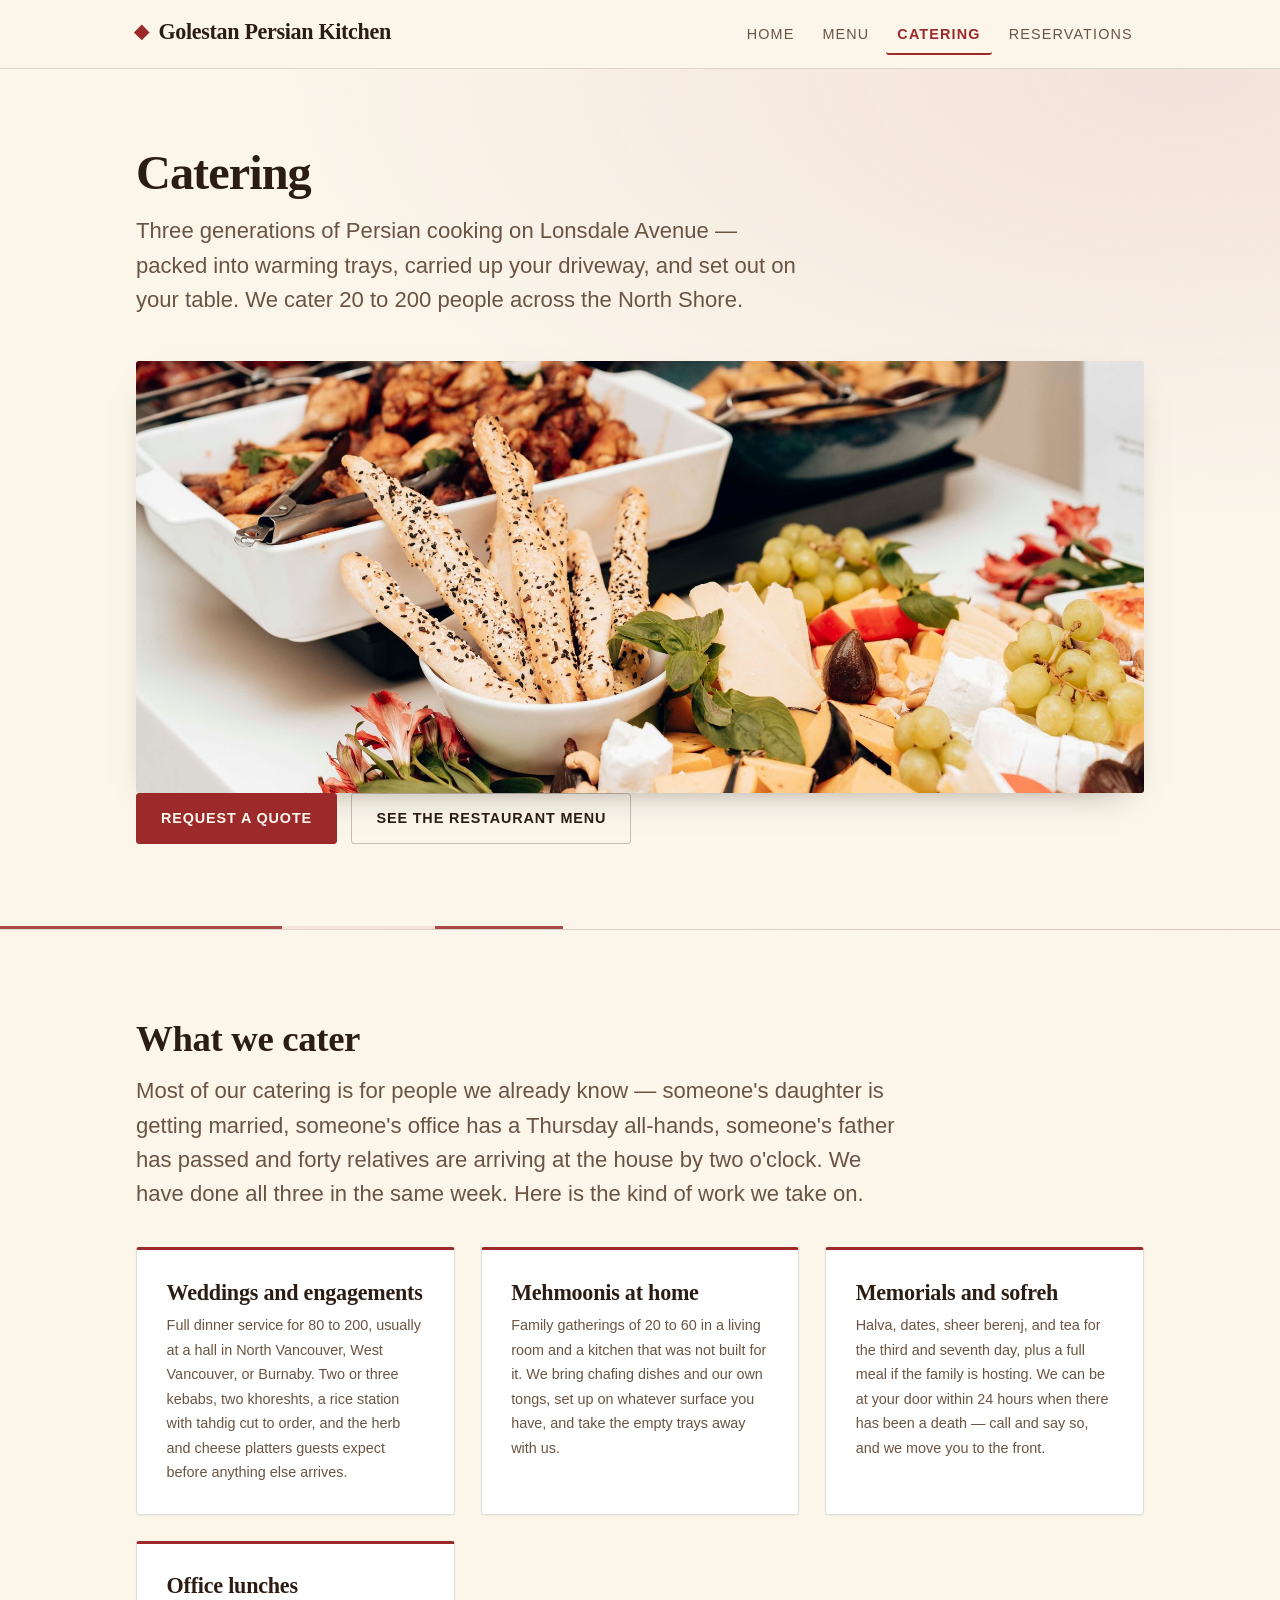
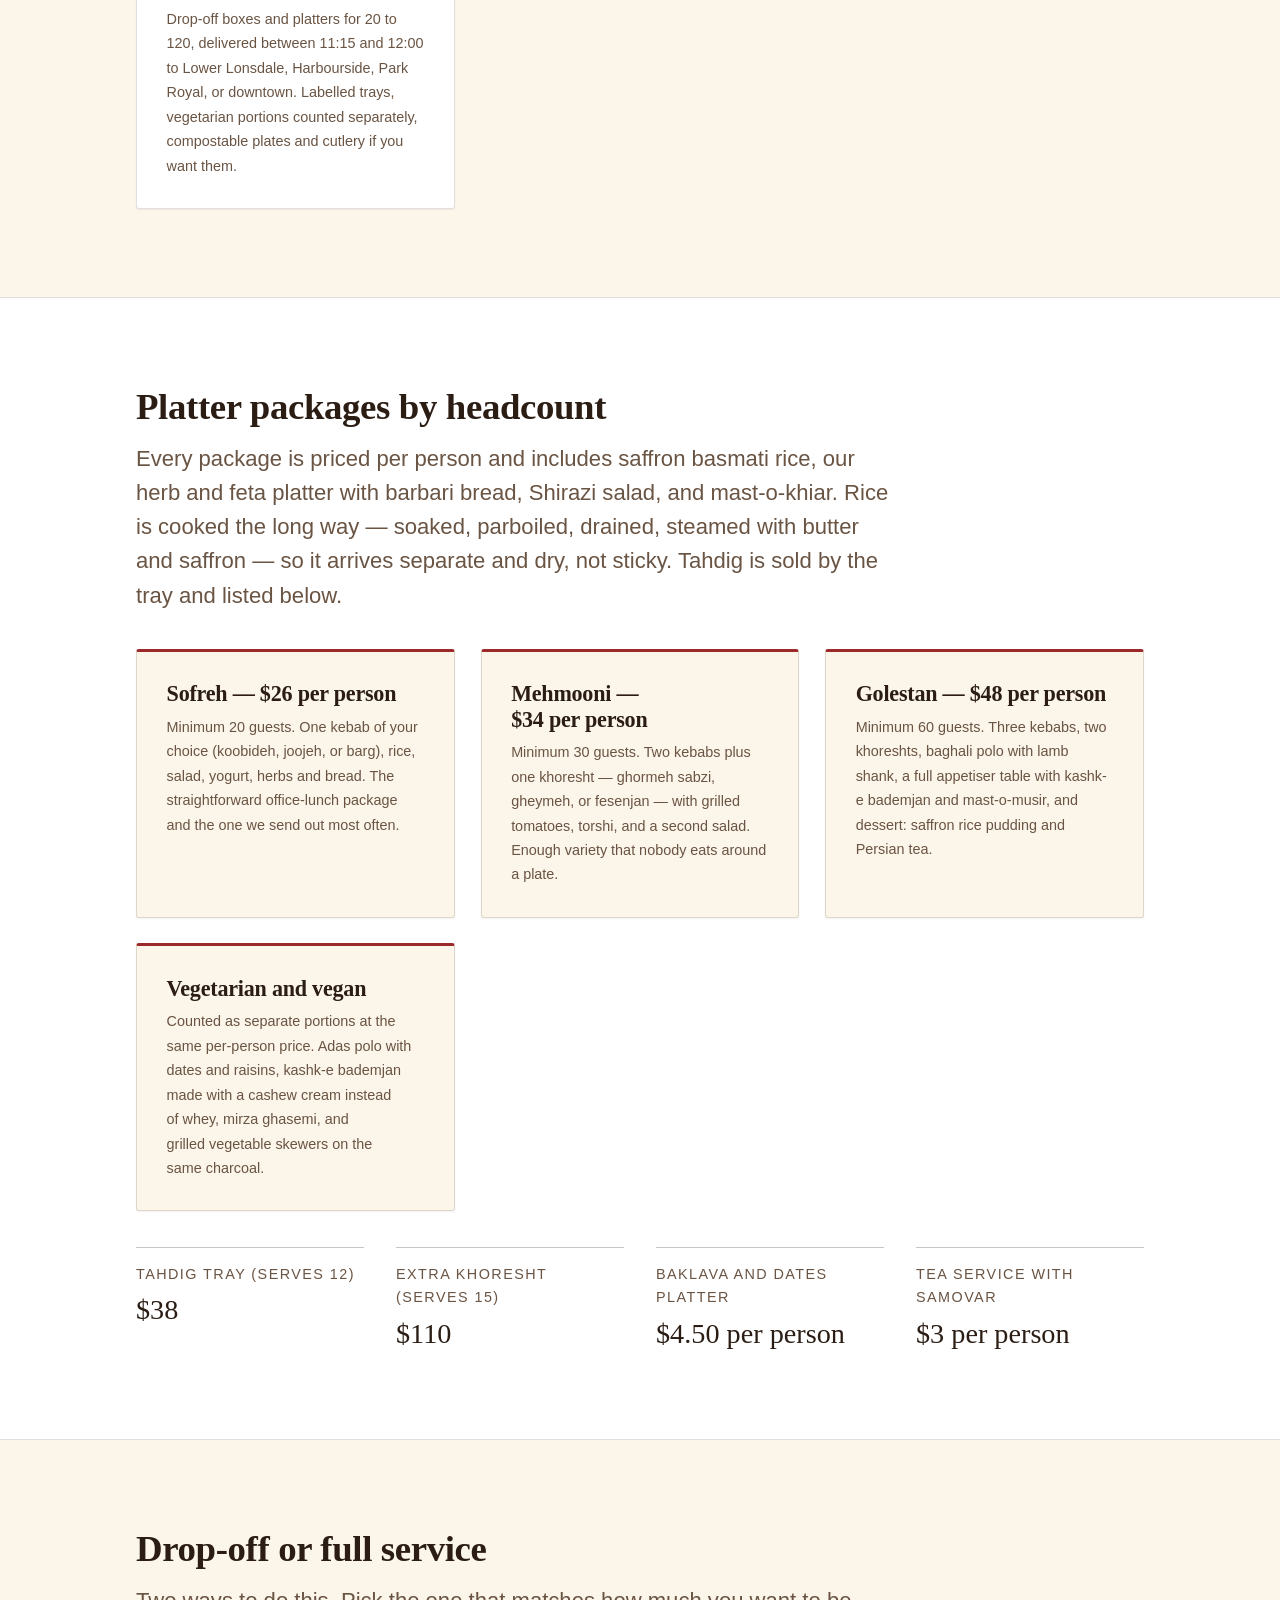
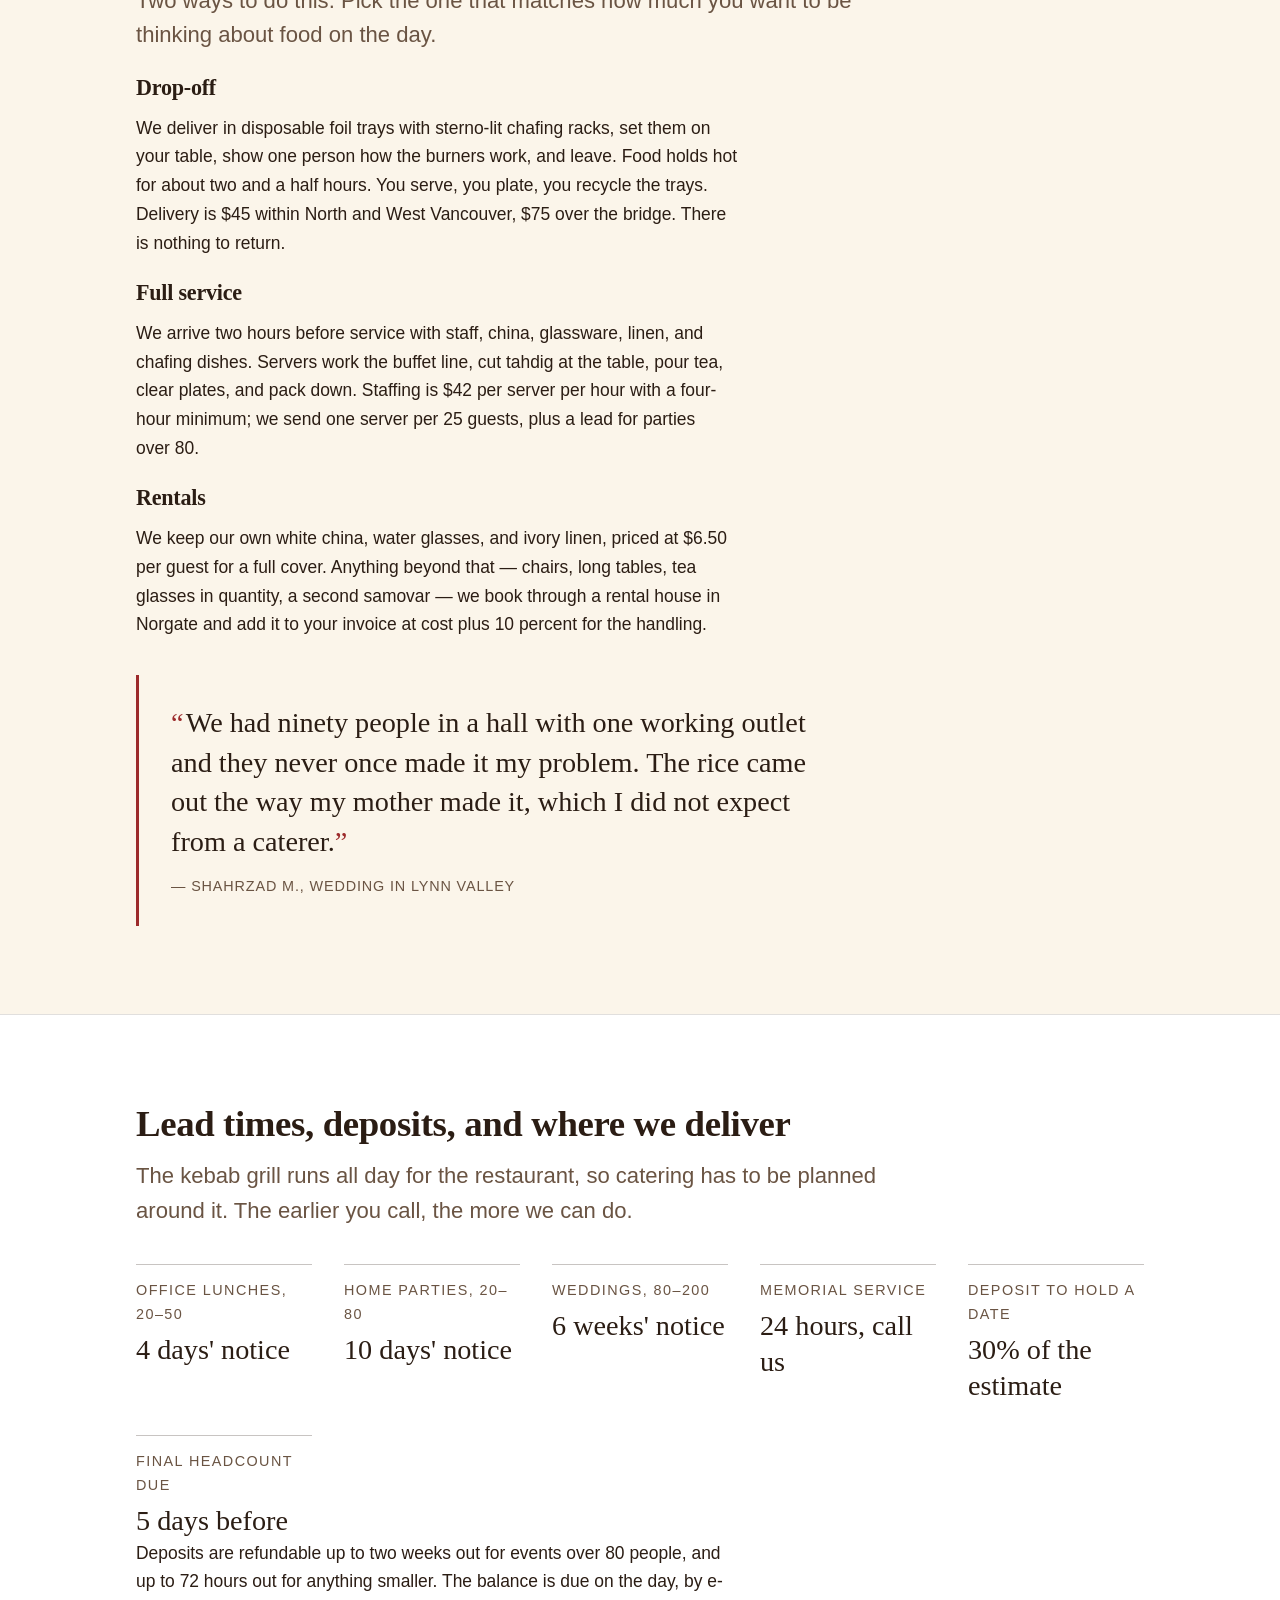
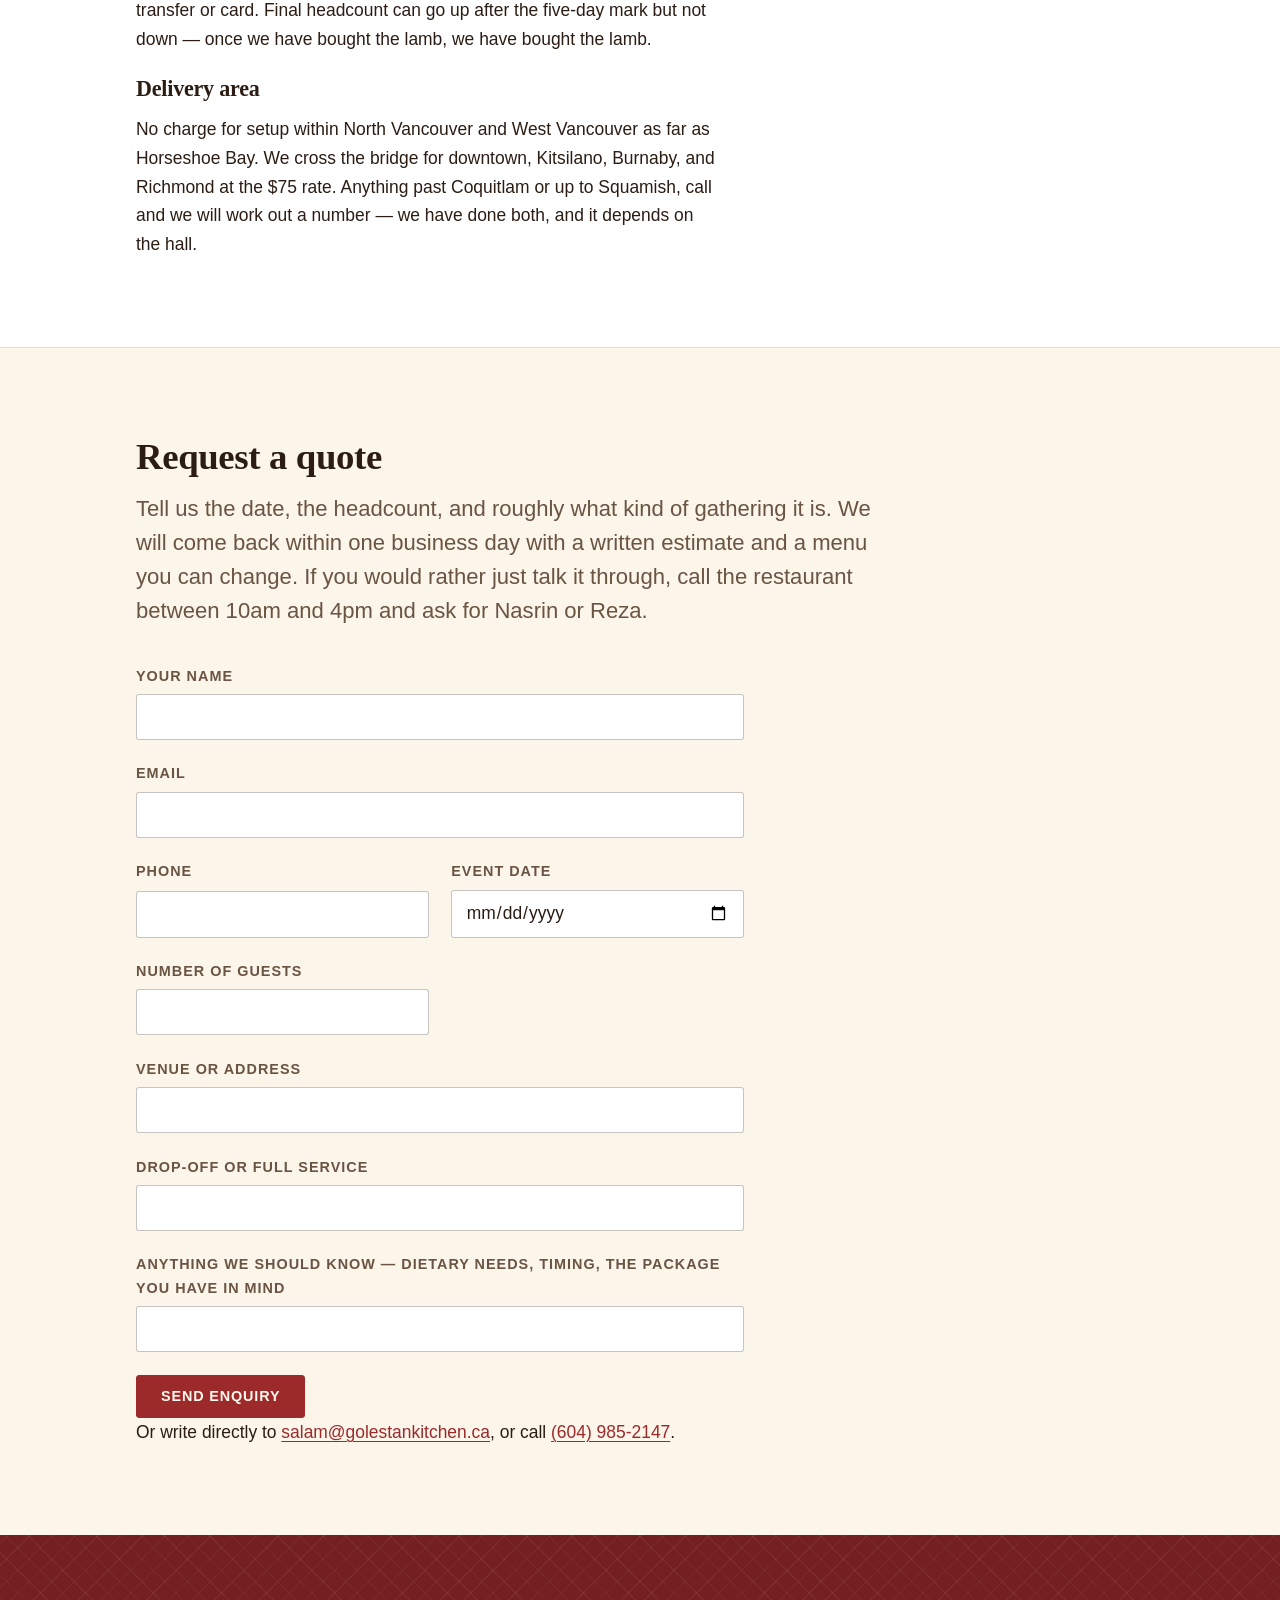
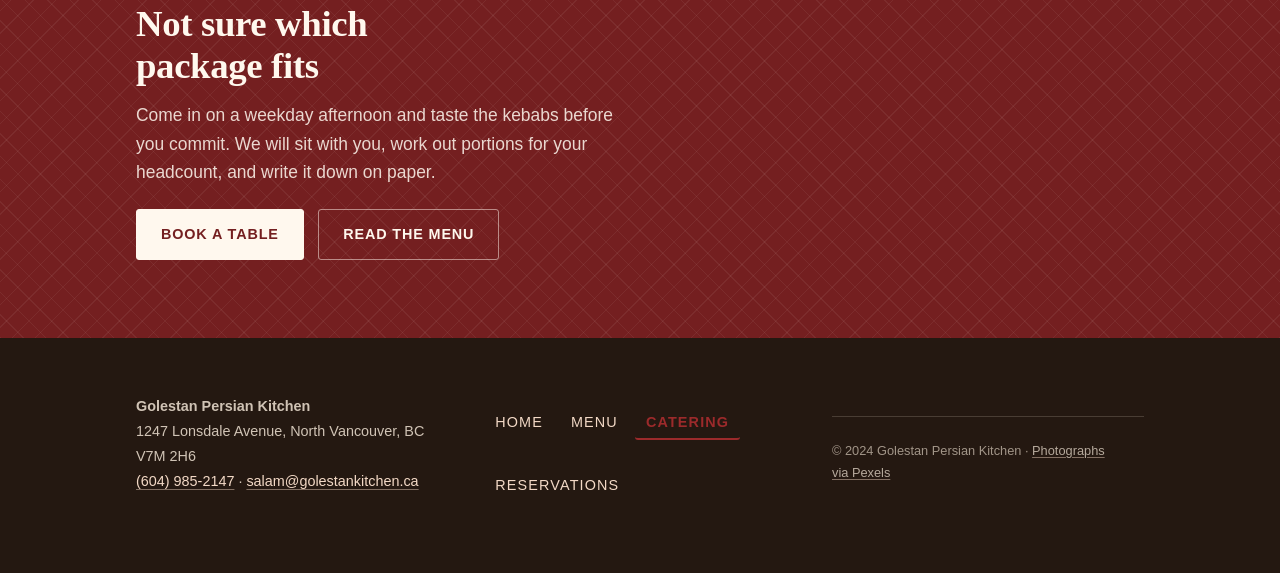
==== catering.html @ 5541faa4 "Publish Golestan Persian Kitchen — revision 1 Generated 4 pages for Golestan Persian Kitchen." ====
<!DOCTYPE html>
<html lang="en">
<head>
<meta charset="utf-8">
<meta name="viewport" content="width=device-width, initial-scale=1">
<title>Catering — Golestan Persian Kitchen</title>
<meta name="description" content="Persian catering across the North Shore for 20 to 200 guests — platter packages by headcount, drop-off or full-service staffing, lead times, deposits, and how to request a quote.">
<link rel="icon" href="favicon.svg" type="image/svg+xml">
<link rel="stylesheet" href="assets/styles.css">
</head>
<body>
<header class="site-header">
  <div class="container header-inner">
    <a class="brand" href="index.html">Golestan Persian Kitchen</a>
    <nav class="site-nav">
      <a href="index.html">Home</a>
      <a href="menu.html">Menu</a>
      <a href="catering.html" class="is-current">Catering</a>
      <a href="reservations.html">Reservations</a>
    </nav>
  </div>
</header>

<main>

  <section class="hero">
    <div class="container">
      <h1>Catering</h1>
      <p>Three generations of Persian cooking on Lonsdale Avenue — packed into warming trays, carried up your driveway, and set out on your table. We cater 20 to 200 people across the North Shore.</p>
      <img src="assets/catering-platters-table.jpg" alt="Large serving platters of rice, kebab, and salad laid out along a catering table" width="6618" height="4412">
      <p><a class="button button-primary" href="#quote">Request a quote</a> <a class="button button-secondary" href="menu.html">See the restaurant menu</a></p>
    </div>
  </section>

  <section class="section">
    <div class="container">
      <h2>What we cater</h2>
      <p>Most of our catering is for people we already know — someone's daughter is getting married, someone's office has a Thursday all-hands, someone's father has passed and forty relatives are arriving at the house by two o'clock. We have done all three in the same week. Here is the kind of work we take on.</p>
      <ul class="card-grid">
        <li class="card">
          <h3>Weddings and engagements</h3>
          <p>Full dinner service for 80 to 200, usually at a hall in North Vancouver, West Vancouver, or Burnaby. Two or three kebabs, two khoreshts, a rice station with tahdig cut to order, and the herb and cheese platters guests expect before anything else arrives.</p>
        </li>
        <li class="card">
          <h3>Mehmoonis at home</h3>
          <p>Family gatherings of 20 to 60 in a living room and a kitchen that was not built for it. We bring chafing dishes and our own tongs, set up on whatever surface you have, and take the empty trays away with us.</p>
        </li>
        <li class="card">
          <h3>Memorials and sofreh</h3>
          <p>Halva, dates, sheer berenj, and tea for the third and seventh day, plus a full meal if the family is hosting. We can be at your door within 24 hours when there has been a death — call and say so, and we move you to the front.</p>
        </li>
        <li class="card">
          <h3>Office lunches</h3>
          <p>Drop-off boxes and platters for 20 to 120, delivered between 11:15 and 12:00 to Lower Lonsdale, Harbourside, Park Royal, or downtown. Labelled trays, vegetarian portions counted separately, compostable plates and cutlery if you want them.</p>
        </li>
      </ul>
    </div>
  </section>

  <section class="section section-alt">
    <div class="container">
      <h2>Platter packages by headcount</h2>
      <p>Every package is priced per person and includes saffron basmati rice, our herb and feta platter with barbari bread, Shirazi salad, and mast-o-khiar. Rice is cooked the long way — soaked, parboiled, drained, steamed with butter and saffron — so it arrives separate and dry, not sticky. Tahdig is sold by the tray and listed below.</p>
      <ul class="card-grid">
        <li class="card">
          <h3>Sofreh — $26 per person</h3>
          <p>Minimum 20 guests. One kebab of your choice (koobideh, joojeh, or barg), rice, salad, yogurt, herbs and bread. The straightforward office-lunch package and the one we send out most often.</p>
        </li>
        <li class="card">
          <h3>Mehmooni — $34 per person</h3>
          <p>Minimum 30 guests. Two kebabs plus one khoresht — ghormeh sabzi, gheymeh, or fesenjan — with grilled tomatoes, torshi, and a second salad. Enough variety that nobody eats around a plate.</p>
        </li>
        <li class="card">
          <h3>Golestan — $48 per person</h3>
          <p>Minimum 60 guests. Three kebabs, two khoreshts, baghali polo with lamb shank, a full appetiser table with kashk-e bademjan and mast-o-musir, and dessert: saffron rice pudding and Persian tea.</p>
        </li>
        <li class="card">
          <h3>Vegetarian and vegan</h3>
          <p>Counted as separate portions at the same per-person price. Adas polo with dates and raisins, kashk-e bademjan made with a cashew cream instead of whey, mirza ghasemi, and grilled vegetable skewers on the same charcoal.</p>
        </li>
      </ul>
      <dl class="facts">
        <div class="fact"><dt>Tahdig tray (serves 12)</dt><dd>$38</dd></div>
        <div class="fact"><dt>Extra khoresht (serves 15)</dt><dd>$110</dd></div>
        <div class="fact"><dt>Baklava and dates platter</dt><dd>$4.50 per person</dd></div>
        <div class="fact"><dt>Tea service with samovar</dt><dd>$3 per person</dd></div>
      </dl>
    </div>
  </section>

  <section class="section">
    <div class="container">
      <h2>Drop-off or full service</h2>
      <p>Two ways to do this. Pick the one that matches how much you want to be thinking about food on the day.</p>

      <h3>Drop-off</h3>
      <p>We deliver in disposable foil trays with sterno-lit chafing racks, set them on your table, show one person how the burners work, and leave. Food holds hot for about two and a half hours. You serve, you plate, you recycle the trays. Delivery is $45 within North and West Vancouver, $75 over the bridge. There is nothing to return.</p>

      <h3>Full service</h3>
      <p>We arrive two hours before service with staff, china, glassware, linen, and chafing dishes. Servers work the buffet line, cut tahdig at the table, pour tea, clear plates, and pack down. Staffing is $42 per server per hour with a four-hour minimum; we send one server per 25 guests, plus a lead for parties over 80.</p>

      <h3>Rentals</h3>
      <p>We keep our own white china, water glasses, and ivory linen, priced at $6.50 per guest for a full cover. Anything beyond that — chairs, long tables, tea glasses in quantity, a second samovar — we book through a rental house in Norgate and add it to your invoice at cost plus 10 percent for the handling.</p>

      <blockquote class="quote">
        <p>We had ninety people in a hall with one working outlet and they never once made it my problem. The rice came out the way my mother made it, which I did not expect from a caterer.</p>
        <cite>Shahrzad M., wedding in Lynn Valley</cite>
      </blockquote>
    </div>
  </section>

  <section class="section section-alt">
    <div class="container">
      <h2>Lead times, deposits, and where we deliver</h2>
      <p>The kebab grill runs all day for the restaurant, so catering has to be planned around it. The earlier you call, the more we can do.</p>
      <dl class="facts">
        <div class="fact"><dt>Office lunches, 20–50</dt><dd>4 days' notice</dd></div>
        <div class="fact"><dt>Home parties, 20–80</dt><dd>10 days' notice</dd></div>
        <div class="fact"><dt>Weddings, 80–200</dt><dd>6 weeks' notice</dd></div>
        <div class="fact"><dt>Memorial service</dt><dd>24 hours, call us</dd></div>
        <div class="fact"><dt>Deposit to hold a date</dt><dd>30% of the estimate</dd></div>
        <div class="fact"><dt>Final headcount due</dt><dd>5 days before</dd></div>
      </dl>
      <p>Deposits are refundable up to two weeks out for events over 80 people, and up to 72 hours out for anything smaller. The balance is due on the day, by e-transfer or card. Final headcount can go up after the five-day mark but not down — once we have bought the lamb, we have bought the lamb.</p>

      <h3>Delivery area</h3>
      <p>No charge for setup within North Vancouver and West Vancouver as far as Horseshoe Bay. We cross the bridge for downtown, Kitsilano, Burnaby, and Richmond at the $75 rate. Anything past Coquitlam or up to Squamish, call and we will work out a number — we have done both, and it depends on the hall.</p>
    </div>
  </section>

  <section class="section" id="quote">
    <div class="container">
      <h2>Request a quote</h2>
      <p>Tell us the date, the headcount, and roughly what kind of gathering it is. We will come back within one business day with a written estimate and a menu you can change. If you would rather just talk it through, call the restaurant between 10am and 4pm and ask for Nasrin or Reza.</p>

      <form class="form" action="mailto:salam@golestankitchen.ca" method="post" enctype="text/plain">
        <div class="field">
          <label for="name">Your name</label>
          <input id="name" name="name" type="text" autocomplete="name">
        </div>
        <div class="field">
          <label for="email">Email</label>
          <input id="email" name="email" type="email" autocomplete="email">
        </div>
        <div class="field">
          <label for="phone">Phone</label>
          <input id="phone" name="phone" type="tel" autocomplete="tel">
        </div>
        <div class="field">
          <label for="date">Event date</label>
          <input id="date" name="date" type="date">
        </div>
        <div class="field">
          <label for="guests">Number of guests</label>
          <input id="guests" name="guests" type="number" min="20" max="200">
        </div>
        <div class="field">
          <label for="location">Venue or address</label>
          <input id="location" name="location" type="text">
        </div>
        <div class="field">
          <label for="service">Drop-off or full service</label>
          <input id="service" name="service" type="text">
        </div>
        <div class="field">
          <label for="notes">Anything we should know — dietary needs, timing, the package you have in mind</label>
          <input id="notes" name="notes" type="text">
        </div>
        <div class="field">
          <button class="button button-primary" type="submit">Send enquiry</button>
        </div>
      </form>

      <p>Or write directly to <a href="mailto:salam@golestankitchen.ca">salam@golestankitchen.ca</a>, or call <a href="tel:+16049852147">(604) 985-2147</a>.</p>
    </div>
  </section>

  <section class="cta">
    <div class="container">
      <h2>Not sure which package fits</h2>
      <p>Come in on a weekday afternoon and taste the kebabs before you commit. We will sit with you, work out portions for your headcount, and write it down on paper.</p>
      <p><a class="button button-primary" href="reservations.html">Book a table</a> <a class="button button-secondary" href="menu.html">Read the menu</a></p>
    </div>
  </section>

</main>

<footer class="site-footer">
  <div class="container">
    <p><strong>Golestan Persian Kitchen</strong><br>
    1247 Lonsdale Avenue, North Vancouver, BC V7M 2H6<br>
    <a href="tel:+16049852147">(604) 985-2147</a> · <a href="mailto:salam@golestankitchen.ca">salam@golestankitchen.ca</a></p>
    <nav class="site-nav">
      <a href="index.html">Home</a>
      <a href="menu.html">Menu</a>
      <a href="catering.html" class="is-current">Catering</a>
      <a href="reservations.html">Reservations</a>
    </nav>
    <p><small>© 2024 Golestan Persian Kitchen · <a href="https://www.pexels.com">Photographs via Pexels</a></small></p>
  </div>
</footer>
</body>
</html>
---- assets/styles.css ----
:root {
  /* ---- palette ------------------------------------------------------ */
  --bg: #FBF5EA;
  --surface: #FFFFFF;
  --text: #2B1D14;
  --muted: #6A5443;
  --accent: #9C2A2B;
  --accent-contrast: #FFF8EE;

  /* ---- derived tones ------------------------------------------------ */
  --accent-deep: #741F20;
  --accent-tint: #F3E2DA;
  --line: rgba(43, 29, 20, 0.14);
  --line-strong: rgba(43, 29, 20, 0.26);
  --shadow-sm: 0 1px 2px rgba(43, 29, 20, 0.06);
  --shadow-md: 0 14px 34px -22px rgba(43, 29, 20, 0.55);
  --footer-bg: #241811;
  --footer-text: #EFE2D2;

  /* ---- type --------------------------------------------------------- */
  --font-head: Georgia, "Iowan Old Style", "Times New Roman", serif;
  --font-body: "Segoe UI", -apple-system, BlinkMacSystemFont, Roboto,
    "Helvetica Neue", Arial, sans-serif;

  --step--1: clamp(0.82rem, 0.79rem + 0.14vw, 0.9rem);
  --step-0: clamp(1rem, 0.96rem + 0.2vw, 1.09rem);
  --step-1: clamp(1.19rem, 1.12rem + 0.33vw, 1.38rem);
  --step-2: clamp(1.42rem, 1.3rem + 0.58vw, 1.78rem);
  --step-3: clamp(1.72rem, 1.5rem + 1vw, 2.35rem);
  --step-4: clamp(2.05rem, 1.66rem + 1.7vw, 3.1rem);

  /* ---- rhythm ------------------------------------------------------- */
  --space-xs: 0.5rem;
  --space-sm: 0.85rem;
  --space-md: 1.4rem;
  --space-lg: 2.25rem;
  --space-xl: clamp(3.25rem, 7vw, 5.5rem);
  --container: 68rem;
  --radius: 3px;
}

/* ===================================================================
   base
   =================================================================== */

*,
*::before,
*::after {
  box-sizing: border-box;
}

html {
  -webkit-text-size-adjust: 100%;
  scroll-behavior: smooth;
}

body {
  margin: 0;
  background-color: var(--bg);
  color: var(--text);
  font-family: var(--font-body);
  font-size: var(--step-0);
  line-height: 1.65;
  text-rendering: optimizeLegibility;
  -webkit-font-smoothing: antialiased;
}

h1,
h2,
h3,
h4 {
  font-family: var(--font-head);
  font-weight: 700;
  line-height: 1.15;
  letter-spacing: -0.01em;
  margin: 0 0 var(--space-sm);
  text-wrap: balance;
}

h1 {
  font-size: var(--step-4);
  letter-spacing: -0.02em;
}
h2 {
  font-size: var(--step-3);
}
h3 {
  font-size: var(--step-1);
}
h4 {
  font-size: var(--step-0);
  letter-spacing: 0.02em;
}

p {
  margin: 0 0 var(--space-md);
  max-width: 62ch;
  text-wrap: pretty;
}

a {
  color: var(--accent);
  text-decoration-thickness: 1px;
  text-underline-offset: 0.18em;
}

a:hover {
  color: var(--accent-deep);
}

strong {
  font-weight: 600;
}

small {
  font-size: var(--step--1);
}

img {
  display: block;
  max-width: 100%;
  height: auto;
}

hr {
  border: 0;
  border-top: 1px solid var(--line);
  margin: var(--space-lg) 0;
}

ul,
ol {
  padding-left: 1.15rem;
}

li {
  margin-bottom: 0.35rem;
}

::selection {
  background: var(--accent);
  color: var(--accent-contrast);
}

:focus-visible {
  outline: 2px solid var(--accent);
  outline-offset: 3px;
  border-radius: 2px;
}

/* ===================================================================
   layout
   =================================================================== */

.container {
  width: 100%;
  max-width: var(--container);
  margin-inline: auto;
  padding-inline: clamp(1.1rem, 4vw, 2.5rem);
}

main {
  display: block;
}

.section {
  padding-block: var(--space-xl);
}

.section > .container > :last-child {
  margin-bottom: 0;
}

.section-alt {
  background-color: var(--surface);
  border-block: 1px solid var(--line);
}

/* A leading label above a section heading, if used */
.section h2 + p,
.hero h1 + p {
  font-size: var(--step-1);
  color: var(--muted);
  line-height: 1.55;
}

/* Two-column rhythm when a section holds a direct image child */
@media (min-width: 60rem) {
  .section > .container:has(> img) {
    display: grid;
    grid-template-columns: minmax(0, 1.05fr) minmax(0, 0.95fr);
    column-gap: clamp(2.5rem, 5vw, 4.5rem);
    align-items: center;
  }

  .section > .container:has(> img) > :not(img) {
    grid-column: 1;
  }

  .section > .container:has(> img) > img {
    grid-column: 2;
    grid-row: 1 / span 40;
    align-self: center;
  }
}

/* ===================================================================
   header + navigation
   =================================================================== */

.site-header {
  background-color: var(--bg);
  border-bottom: 1px solid var(--line);
  position: sticky;
  top: 0;
  z-index: 20;
  backdrop-filter: saturate(140%) blur(6px);
}

.header-inner {
  display: flex;
  flex-wrap: wrap;
  align-items: baseline;
  justify-content: space-between;
  gap: var(--space-xs) var(--space-md);
  padding-block: 0.85rem;
}

.brand {
  font-family: var(--font-head);
  font-size: var(--step-1);
  font-weight: 700;
  letter-spacing: -0.015em;
  color: var(--text);
  text-decoration: none;
  white-space: nowrap;
}

.brand::before {
  content: "";
  display: inline-block;
  width: 0.52em;
  height: 0.52em;
  margin-right: 0.5em;
  background-color: var(--accent);
  transform: rotate(45deg);
  vertical-align: 0.02em;
}

.brand:hover {
  color: var(--accent-deep);
}

.site-nav {
  display: flex;
  flex-wrap: wrap;
  align-items: center;
  gap: 0.15rem 0.35rem;
  margin-left: auto;
}

.site-nav a {
  display: inline-block;
  padding: 0.4rem 0.7rem;
  color: var(--muted);
  font-size: var(--step--1);
  letter-spacing: 0.08em;
  text-transform: uppercase;
  text-decoration: none;
  border-radius: var(--radius);
  border-bottom: 2px solid transparent;
  transition: color 0.18s ease, border-color 0.18s ease;
}

.site-nav a:hover {
  color: var(--text);
  border-bottom-color: var(--line-strong);
}

.site-nav a.is-current {
  color: var(--accent);
  border-bottom-color: var(--accent);
  font-weight: 600;
}

@media (max-width: 30rem) {
  .header-inner {
    justify-content: center;
    text-align: center;
  }
  .site-nav {
    margin-left: 0;
    justify-content: center;
    width: 100%;
    padding-bottom: 0.2rem;
  }
}

/* ===================================================================
   hero
   =================================================================== */

.hero {
  position: relative;
  padding-block: clamp(2.75rem, 6vw, 4.75rem);
  background-color: var(--bg);
  background-image:
    radial-gradient(
      120% 90% at 92% 0%,
      var(--accent-tint) 0%,
      transparent 58%
    );
  border-bottom: 1px solid var(--line);
  overflow: hidden;
}

.hero h1 {
  max-width: 17ch;
}

.hero p {
  max-width: 54ch;
}

.hero > .container > :last-child {
  margin-bottom: 0;
}

.hero img {
  width: 100%;
  margin-top: clamp(1.75rem, 4vw, 2.75rem);
  aspect-ratio: 16 / 9;
  object-fit: cover;
  border-radius: var(--radius);
  box-shadow: var(--shadow-md);
}

@media (min-width: 45rem) {
  .hero img {
    aspect-ratio: 21 / 9;
  }
}

/* thin saffron-and-red rule under the hero */
.hero::after {
  content: "";
  position: absolute;
  inset-inline: 0;
  bottom: 0;
  height: 3px;
  background: linear-gradient(
    90deg,
    var(--accent) 0 22%,
    var(--accent-tint) 22% 34%,
    var(--accent) 34% 44%,
    transparent 44%
  );
  opacity: 0.85;
}

/* ===================================================================
   buttons
   =================================================================== */

.button {
  display: inline-flex;
  align-items: center;
  justify-content: center;
  gap: 0.5em;
  padding: 0.78rem 1.5rem;
  margin: 0 0.6rem 0.6rem 0;
  font-family: var(--font-body);
  font-size: var(--step--1);
  font-weight: 600;
  letter-spacing: 0.06em;
  text-transform: uppercase;
  text-decoration: none;
  border-radius: var(--radius);
  border: 1px solid transparent;
  cursor: pointer;
  transition: background-color 0.18s ease, color 0.18s ease,
    border-color 0.18s ease, transform 0.18s ease;
}

.button-primary {
  background-color: var(--accent);
  color: var(--accent-contrast);
  border-color: var(--accent);
}

.button-primary:hover {
  background-color: var(--accent-deep);
  border-color: var(--accent-deep);
  color: var(--accent-contrast);
  transform: translateY(-1px);
}

.button-secondary {
  background-color: transparent;
  color: var(--text);
  border-color: var(--line-strong);
}

.button-secondary:hover {
  color: var(--accent);
  border-color: var(--accent);
  background-color: var(--surface);
  transform: translateY(-1px);
}

/* ===================================================================
   cards
   =================================================================== */

.card-grid {
  list-style: none;
  margin: var(--space-lg) 0 0;
  padding: 0;
  display: grid;
  gap: clamp(1rem, 2.4vw, 1.6rem);
  grid-template-columns: repeat(auto-fit, minmax(min(100%, 16.5rem), 1fr));
}

.card {
  margin: 0;
  padding: clamp(1.35rem, 3vw, 1.85rem);
  background-color: var(--surface);
  border: 1px solid var(--line);
  border-top: 3px solid var(--accent);
  border-radius: var(--radius);
  box-shadow: var(--shadow-sm);
  transition: transform 0.2s ease, box-shadow 0.2s ease;
}

.card:hover {
  transform: translateY(-3px);
  box-shadow: var(--shadow-md);
}

.card h3 {
  margin-bottom: 0.5rem;
}

.card p {
  margin-bottom: 0;
  color: var(--muted);
  font-size: var(--step--1);
  line-height: 1.7;
}

.card p + p {
  margin-top: 0.75rem;
}

.card img {
  width: 100%;
  border-radius: 2px;
  margin-bottom: var(--space-sm);
}

.card a {
  font-weight: 600;
}

.section-alt .card {
  background-color: var(--bg);
}

/* ===================================================================
   facts
   =================================================================== */

.facts {
  margin: var(--space-lg) 0 0;
  padding: 0;
  display: grid;
  gap: clamp(1.1rem, 3vw, 2rem);
  grid-template-columns: repeat(auto-fit, minmax(min(100%, 11rem), 1fr));
}

.fact {
  padding-top: 0.9rem;
  border-top: 1px solid var(--line-strong);
}

.fact dt {
  font-size: var(--step--1);
  letter-spacing: 0.1em;
  text-transform: uppercase;
  color: var(--muted);
  margin-bottom: 0.35rem;
}

.fact dd {
  margin: 0;
  font-family: var(--font-head);
  font-size: var(--step-2);
  line-height: 1.25;
  color: var(--text);
}

/* ===================================================================
   quote
   =================================================================== */

.quote {
  margin: var(--space-lg) 0;
  padding: clamp(1.25rem, 3vw, 1.75rem) 0 clamp(1.25rem, 3vw, 1.75rem)
    clamp(1.25rem, 3vw, 2rem);
  border-left: 3px solid var(--accent);
  max-width: 44rem;
}

.quote p {
  font-family: var(--font-head);
  font-size: var(--step-2);
  line-height: 1.4;
  color: var(--text);
  margin-bottom: var(--space-sm);
}

.quote p::before {
  content: "\201C";
  color: var(--accent);
  margin-right: 0.08em;
}

.quote p::after {
  content: "\201D";
  color: var(--accent);
}

.quote cite {
  display: block;
  font-style: normal;
  font-size: var(--step--1);
  letter-spacing: 0.06em;
  text-transform: uppercase;
  color: var(--muted);
}

.quote cite::before {
  content: "— ";
}

/* ===================================================================
   cta band
   =================================================================== */

.cta {
  background-color: var(--accent-deep);
  color: var(--accent-contrast);
  padding-block: clamp(2.75rem, 6vw, 4.25rem);
  background-image:
    repeating-linear-gradient(
      45deg,
      rgba(255, 248, 238, 0.06) 0 1px,
      transparent 1px 16px
    ),
    repeating-linear-gradient(
      -45deg,
      rgba(255, 248, 238, 0.06) 0 1px,
      transparent 1px 16px
    );
}

.cta h2 {
  color: var(--accent-contrast);
  max-width: 20ch;
}

.cta p {
  color: rgba(255, 248, 238, 0.85);
  max-width: 52ch;
}

.cta a:not(.button) {
  color: var(--accent-contrast);
}

.cta .button-primary {
  background-color: var(--accent-contrast);
  border-color: var(--accent-contrast);
  color: var(--accent-deep);
}

.cta .button-primary:hover {
  background-color: #fff;
  border-color: #fff;
  color: var(--accent-deep);
}

.cta .button-secondary {
  color: var(--accent-contrast);
  border-color: rgba(255, 248, 238, 0.5);
}

.cta .button-secondary:hover {
  background-color: rgba(255, 248, 238, 0.12);
  border-color: var(--accent-contrast);
  color: var(--accent-contrast);
}

.cta > .container > :last-child {
  margin-bottom: 0;
}

/* ===================================================================
   forms
   =================================================================== */

.form {
  margin-top: var(--space-lg);
  max-width: 38rem;
  display: grid;
  gap: var(--space-md);
}

.field {
  display: grid;
  gap: 0.35rem;
}

.field label {
  font-size: var(--step--1);
  font-weight: 600;
  letter-spacing: 0.07em;
  text-transform: uppercase;
  color: var(--muted);
}

.field input,
.field select,
.field textarea {
  width: 100%;
  padding: 0.72rem 0.85rem;
  font-family: var(--font-body);
  font-size: var(--step-0);
  color: var(--text);
  background-color: var(--surface);
  border: 1px solid var(--line-strong);
  border-radius: var(--radius);
  transition: border-color 0.18s ease, box-shadow 0.18s ease;
}

.field textarea {
  min-height: 7.5rem;
  resize: vertical;
}

.field input::placeholder,
.field textarea::placeholder {
  color: rgba(106, 84, 67, 0.7);
}

.field input:focus,
.field select:focus,
.field textarea:focus {
  outline: none;
  border-color: var(--accent);
  box-shadow: 0 0 0 3px rgba(156, 42, 43, 0.15);
}

.field small,
.field p {
  font-size: var(--step--1);
  color: var(--muted);
  margin: 0;
}

.form .button {
  justify-self: start;
  margin: 0;
}

@media (min-width: 40rem) {
  .form {
    grid-template-columns: 1fr 1fr;
  }
  .field {
    grid-column: span 2;
  }
  .field:has(input[type="date"]),
  .field:has(input[type="time"]),
  .field:has(input[type="tel"]),
  .field:has(input[type="number"]) {
    grid-column: span 1;
  }
}

/* ===================================================================
   images inside body sections
   =================================================================== */

.section img,
.section-alt img {
  border-radius: var(--radius);
  box-shadow: var(--shadow-md);
}

.section > .container > img {
  width: 100%;
  margin-block: var(--space-md);
}

/* ===================================================================
   tables (menu pricing, if used)
   =================================================================== */

table {
  width: 100%;
  border-collapse: collapse;
  margin: var(--space-md) 0 var(--space-lg);
  font-size: var(--step-0);
}

th,
td {
  text-align: left;
  padding: 0.7rem 0.6rem;
  border-bottom: 1px solid var(--line);
  vertical-align: top;
}

th {
  font-size: var(--step--1);
  letter-spacing: 0.08em;
  text-transform: uppercase;
  color: var(--muted);
}

/* ===================================================================
   footer
   =================================================================== */

.site-footer {
  background-color: var(--footer-bg);
  color: var(--footer-text);
  padding-block: clamp(2.5rem, 5vw, 3.5rem);
  margin-top: 0;
  font-size: var(--step--1);
  line-height: 1.75;
}

.site-footer h2,
.site-footer h3 {
  color: #fff;
  font-size: var(--step-0);
  letter-spacing: 0.06em;
  text-transform: uppercase;
}

.site-footer p {
  color: rgba(239, 226, 210, 0.85);
  max-width: 44ch;
}

.site-footer a {
  color: #F3D9C6;
  text-decoration-color: rgba(243, 217, 198, 0.45);
}

.site-footer a:hover {
  color: #fff;
}

.site-footer ul {
  list-style: none;
  padding: 0;
  margin: 0 0 var(--space-md);
}

.site-footer nav a,
.site-footer li a {
  display: inline-block;
  padding-block: 0.15rem;
}

.site-footer small {
  display: block;
  margin-top: var(--space-md);
  padding-top: var(--space-md);
  border-top: 1px solid rgba(239, 226, 210, 0.18);
  color: rgba(239, 226, 210, 0.62);
  font-size: 0.8rem;
}

.site-footer small a {
  color: rgba(239, 226, 210, 0.72);
}

.site-footer > .container > :last-child {
  margin-bottom: 0;
}

@media (min-width: 48rem) {
  .site-footer > .container {
    display: grid;
    grid-template-columns: repeat(auto-fit, minmax(14rem, 1fr));
    gap: var(--space-lg);
  }
  .site-footer small {
    grid-column: 1 / -1;
  }
}

/* ===================================================================
   dark mode
   =================================================================== */

@media (prefers-color-scheme: dark) {
  :root {
    --bg: #17100B;
    --surface: #20160F;
    --text: #F3E8D9;
    --muted: #C6AE96;
    --accent: #E07A6F;
    --accent-contrast: #20100C;
    --accent-deep: #C2564D;
    --accent-tint: rgba(224, 122, 111, 0.16);
    --line: rgba(243, 232, 217, 0.14);
    --line-strong: rgba(243, 232, 217, 0.3);
    --shadow-sm: 0 1px 2px rgba(0, 0, 0, 0.5);
    --shadow-md: 0 16px 36px -22px rgba(0, 0, 0, 0.9);
    --footer-bg: #100B07;
    --footer-text: #EDE1D2;
  }

  body {
    background-color: var(--bg);
  }

  .site-header {
    background-color: rgba(23, 16, 11, 0.94);
  }

  .hero {
    background-image: radial-gradient(
      120% 90% at 92% 0%,
      rgba(224, 122, 111, 0.16) 0%,
      transparent 60%
    );
  }

  .cta {
    background-color: #3A1613;
    color: #FBEDE4;
  }

  .cta h2 {
    color: #FBEDE4;
  }

  .cta p {
    color: rgba(251, 237, 228, 0.85);
  }

  .cta .button-primary {
    background-color: var(--accent);
    border-color: var(--accent);
    color: #20100C;
  }

  .cta .button-primary:hover {
    background-color: #EE9186;
    border-color: #EE9186;
    color: #20100C;
  }

  .cta .button-secondary,
  .cta a:not(.button) {
    color: #FBEDE4;
  }

  .field input::placeholder,
  .field textarea::placeholder {
    color: rgba(198, 174, 150, 0.7);
  }

  .field input:focus,
  .field select:focus,
  .field textarea:focus {
    box-shadow: 0 0 0 3px rgba(224, 122, 111, 0.25);
  }

  .site-footer a {
    color: #F0B5AC;
  }

  img {
    filter: brightness(0.92) saturate(0.97);
  }
}

/* ===================================================================
   motion preferences
   =================================================================== */

@media (prefers-reduced-motion: reduce) {
  html {
    scroll-behavior: auto;
  }
  *,
  *::before,
  *::after {
    animation-duration: 0.001ms !important;
    animation-iteration-count: 1 !important;
    transition-duration: 0.001ms !important;
    scroll-behavior: auto !important;
  }
  .card:hover,
  .button:hover {
    transform: none;
  }
}

/* ===================================================================
   print
   =================================================================== */

@media print {
  .site-header,
  .cta,
  .button {
    display: none;
  }
  body {
    background: #fff;
    color: #000;
  }
  .section {
    padding-block: 1.5rem;
  }
}
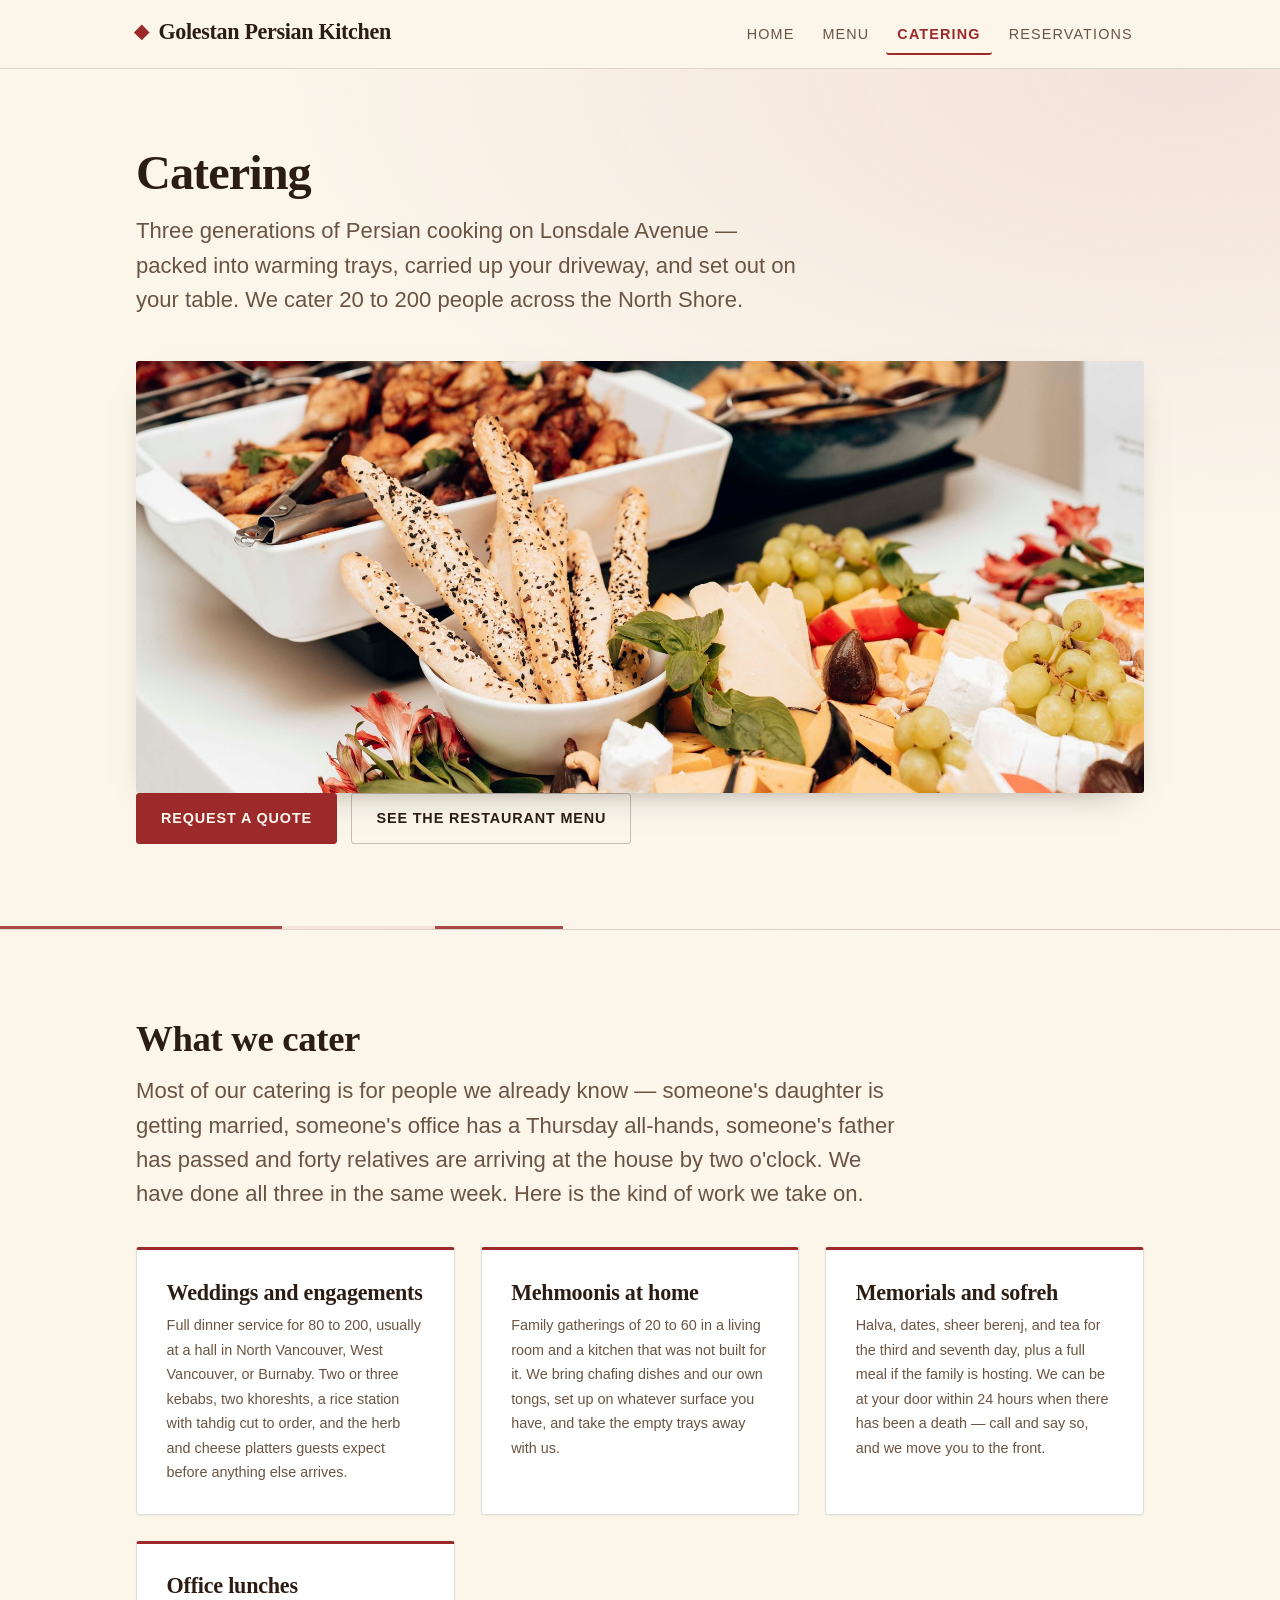
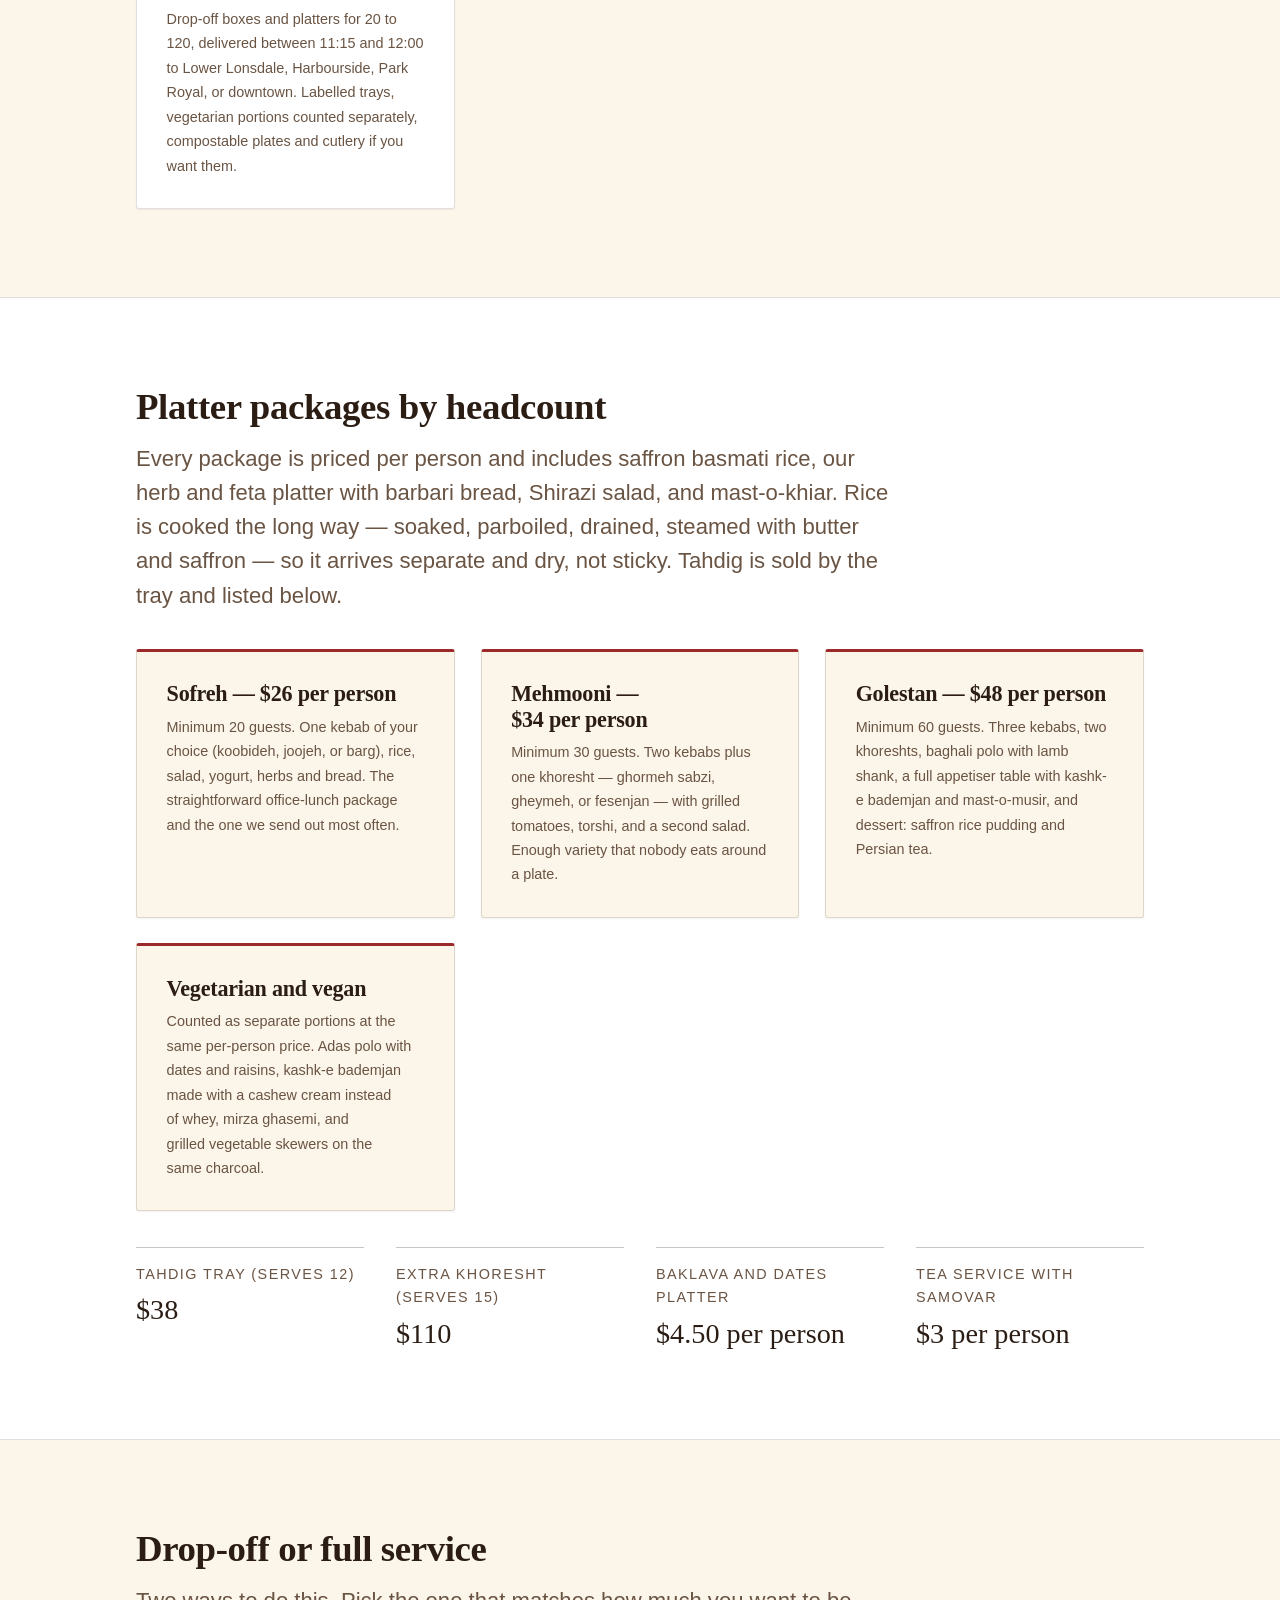
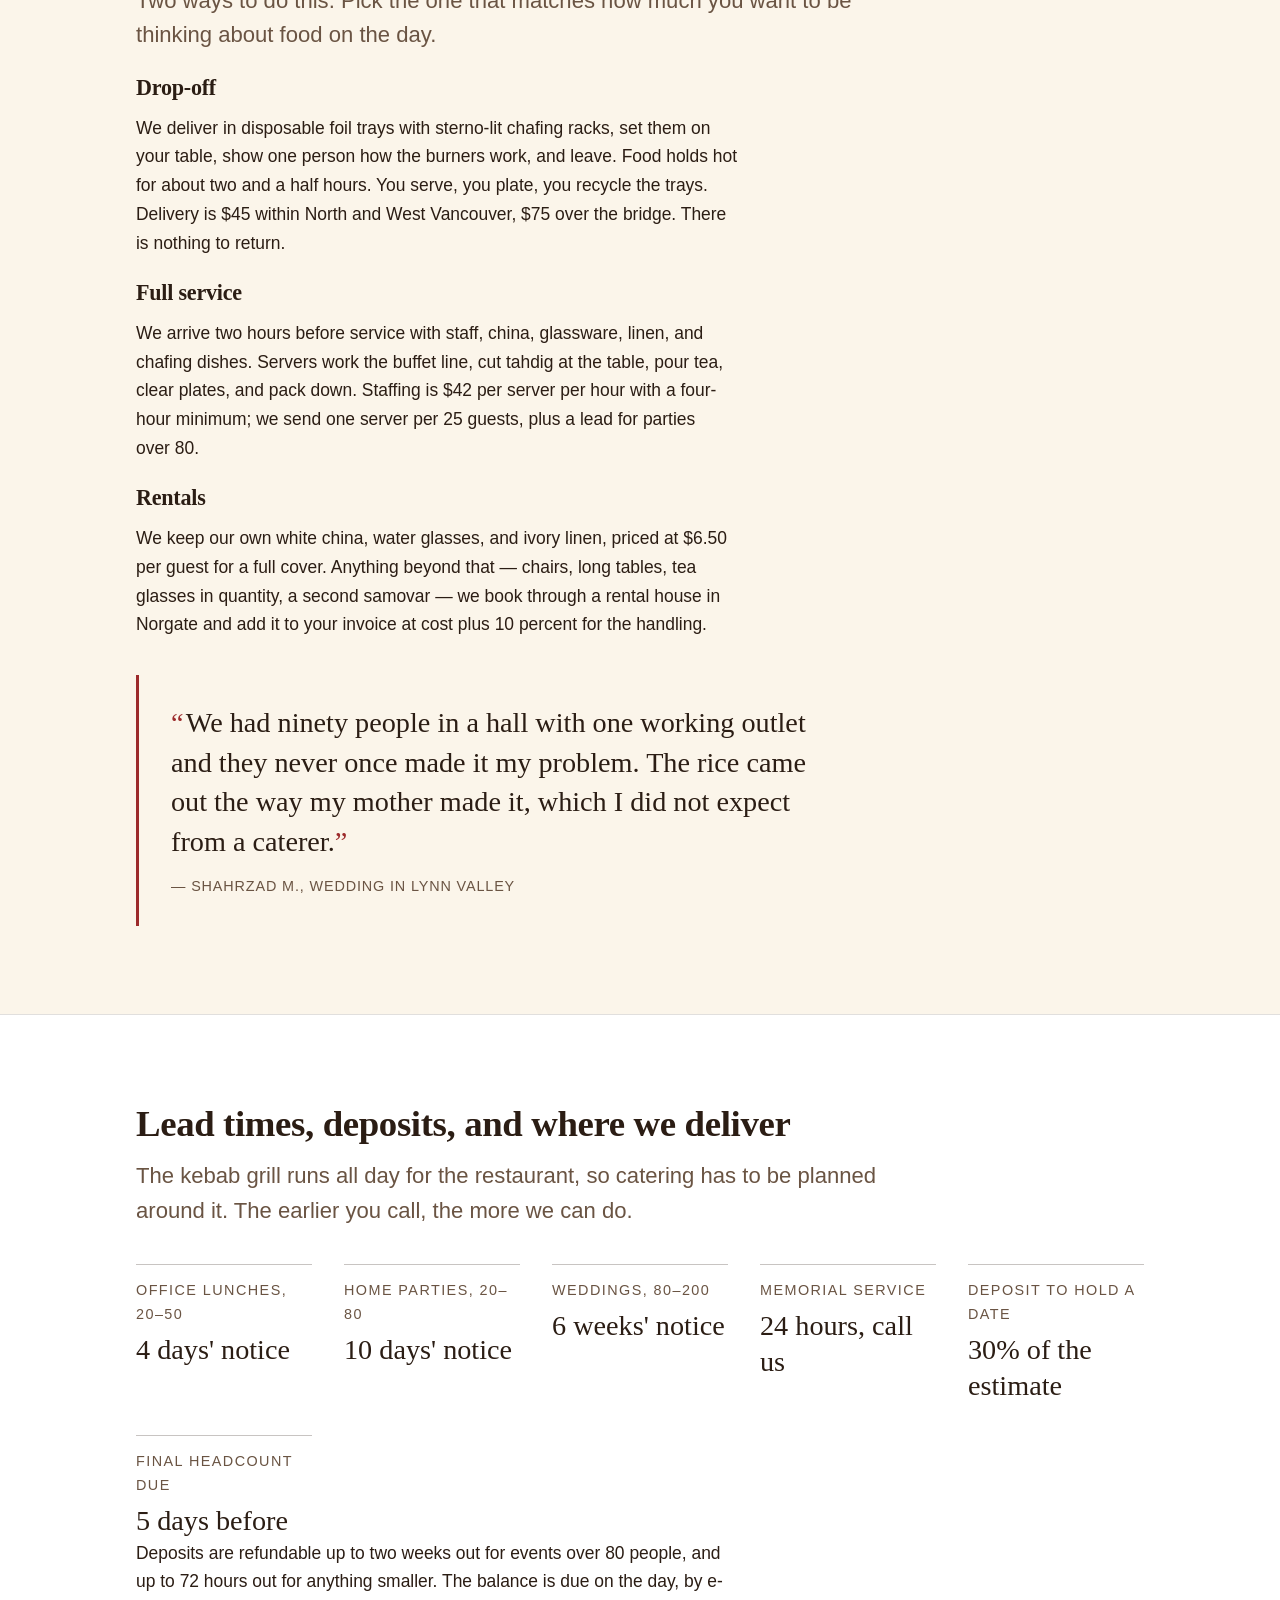
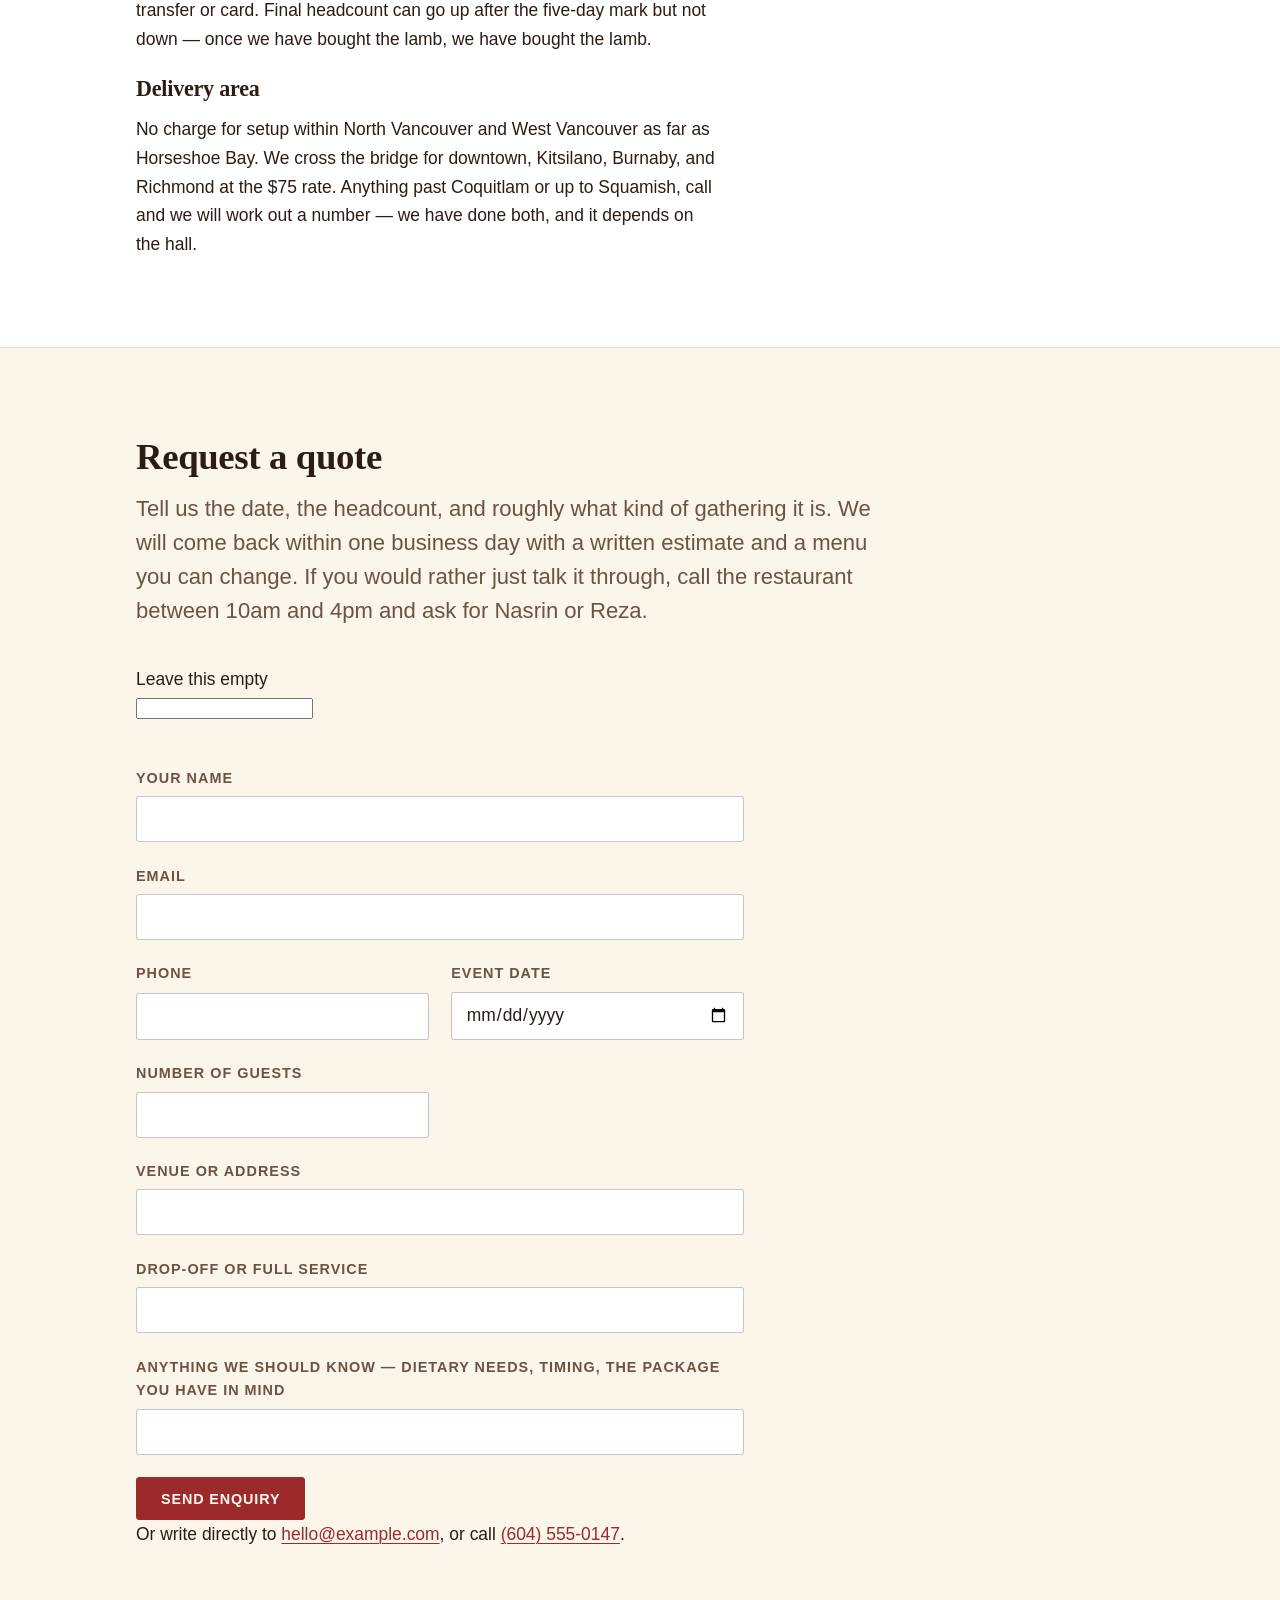
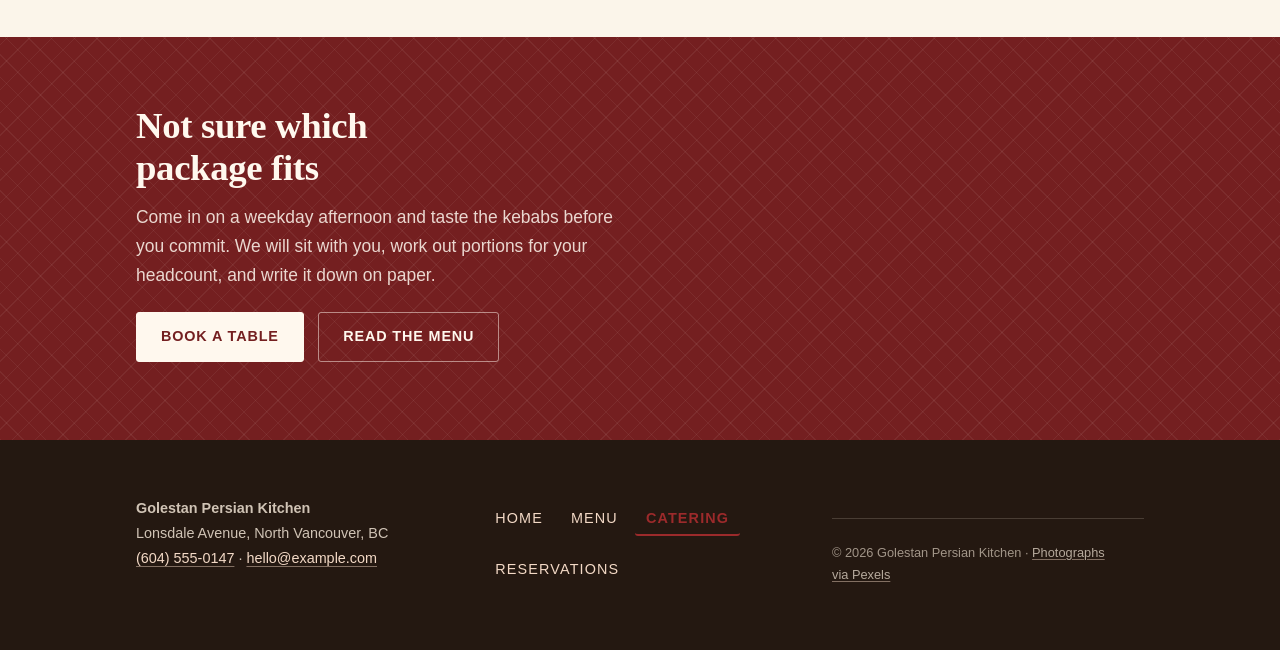
==== commit 13d2cb2e: "Publish Golestan Persian Kitchen — revision 2 The contact block (address, phone, email) appears in t" ====
--- a/catering.html
+++ b/catering.html
@@ -133,7 +133,9 @@
       <h2>Request a quote</h2>
       <p>Tell us the date, the headcount, and roughly what kind of gathering it is. We will come back within one business day with a written estimate and a menu you can change. If you would rather just talk it through, call the restaurant between 10am and 4pm and ask for Nasrin or Reza.</p>
 
-      <form class="form" action="mailto:salam@golestankitchen.ca" method="post" enctype="text/plain">
+      <form class="form" method="post" action="https://studio.soheililabs.com/api/f/59a382de-614e-416c-a2a0-852908bf62d1">
+        <input type="hidden" name="_page" value="catering.html">
+        <p class="form-trap" aria-hidden="true"><label>Leave this empty<input type="text" name="_gotcha" tabindex="-1" autocomplete="off"></label></p>
         <div class="field">
           <label for="name">Your name</label>
           <input id="name" name="name" type="text" autocomplete="name">
@@ -171,7 +173,7 @@
         </div>
       </form>
 
-      <p>Or write directly to <a href="mailto:salam@golestankitchen.ca">salam@golestankitchen.ca</a>, or call <a href="tel:+16049852147">(604) 985-2147</a>.</p>
+      <p>Or write directly to <a href="mailto:hello@example.com">hello@example.com</a>, or call <a href="tel:+16045550147">(604) 555-0147</a>.</p>
     </div>
   </section>
 
@@ -188,15 +190,15 @@
 <footer class="site-footer">
   <div class="container">
     <p><strong>Golestan Persian Kitchen</strong><br>
-    1247 Lonsdale Avenue, North Vancouver, BC V7M 2H6<br>
-    <a href="tel:+16049852147">(604) 985-2147</a> · <a href="mailto:salam@golestankitchen.ca">salam@golestankitchen.ca</a></p>
+    Lonsdale Avenue, North Vancouver, BC<br>
+    <a href="tel:+16045550147">(604) 555-0147</a> · <a href="mailto:hello@example.com">hello@example.com</a></p>
     <nav class="site-nav">
       <a href="index.html">Home</a>
       <a href="menu.html">Menu</a>
       <a href="catering.html" class="is-current">Catering</a>
       <a href="reservations.html">Reservations</a>
     </nav>
-    <p><small>© 2024 Golestan Persian Kitchen · <a href="https://www.pexels.com">Photographs via Pexels</a></small></p>
+    <p><small>© 2026 Golestan Persian Kitchen · <a href="https://www.pexels.com">Photographs via Pexels</a></small></p>
   </div>
 </footer>
 </body>
